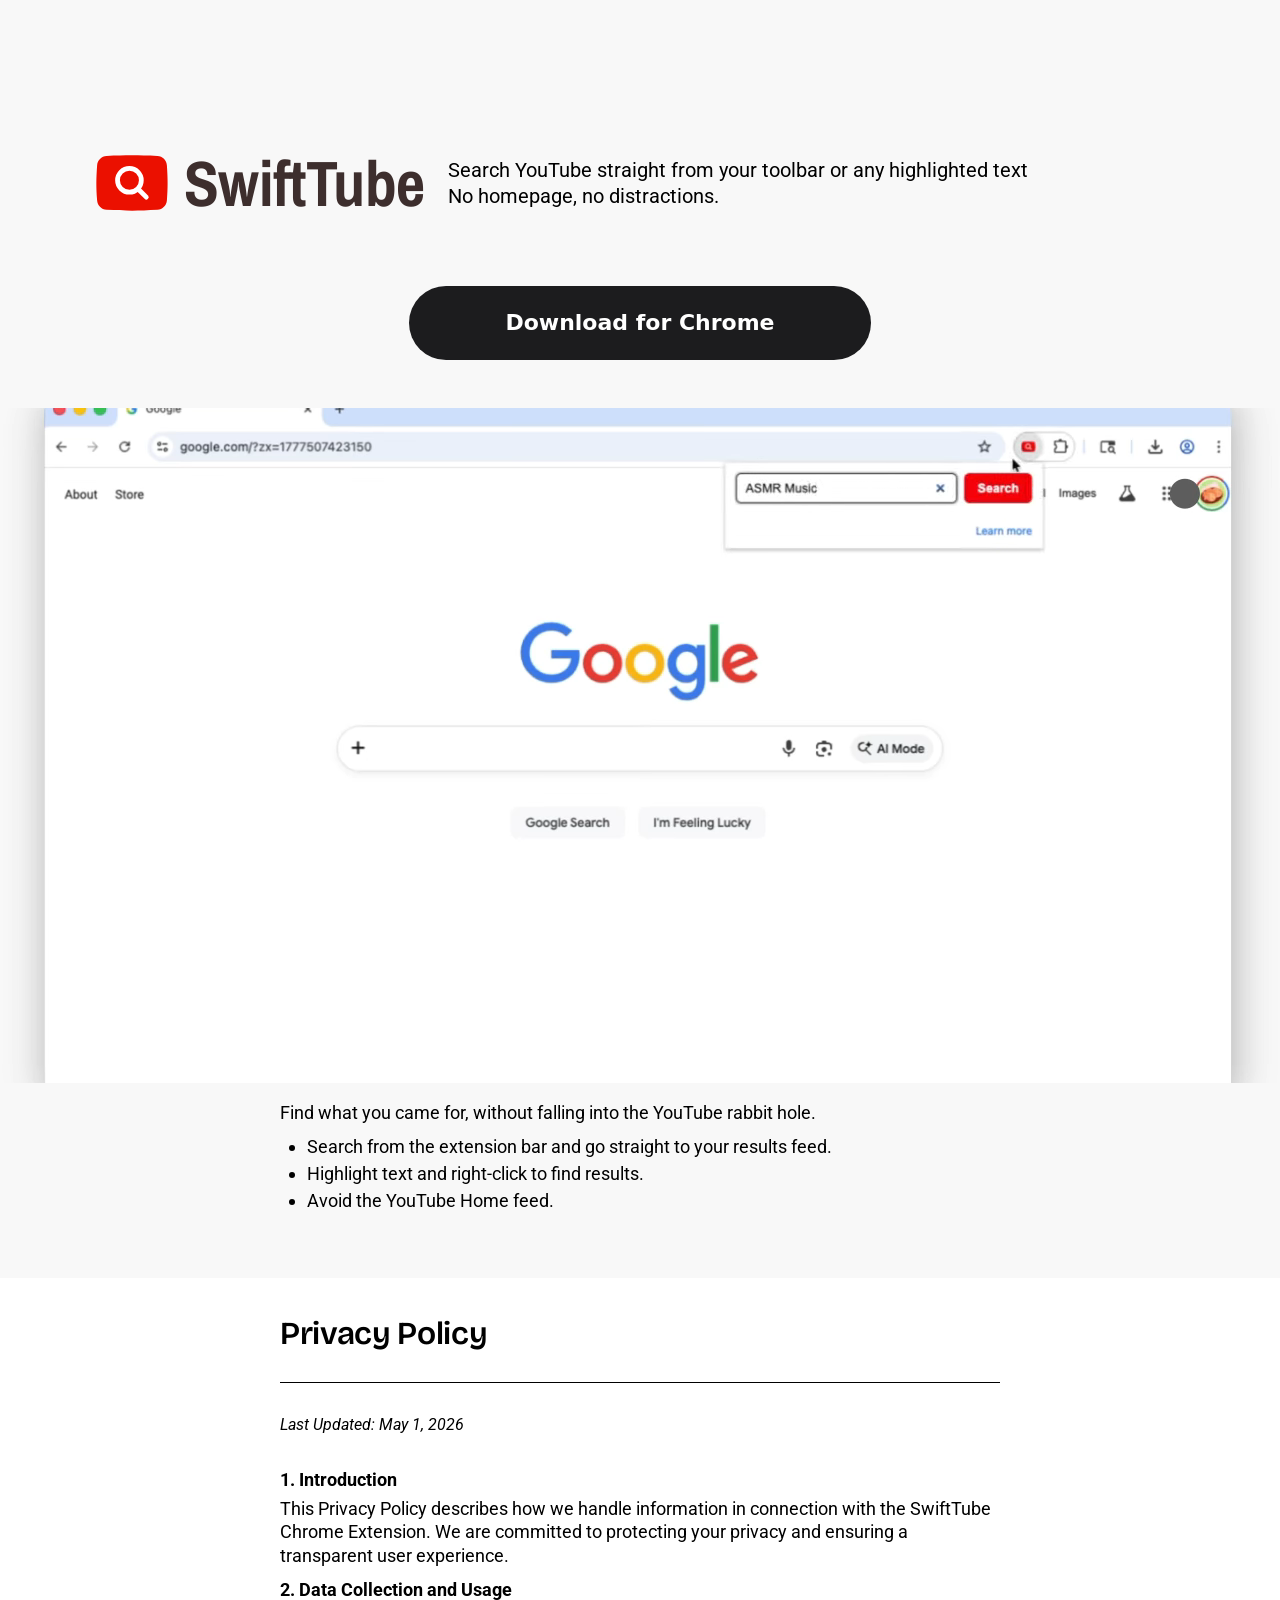
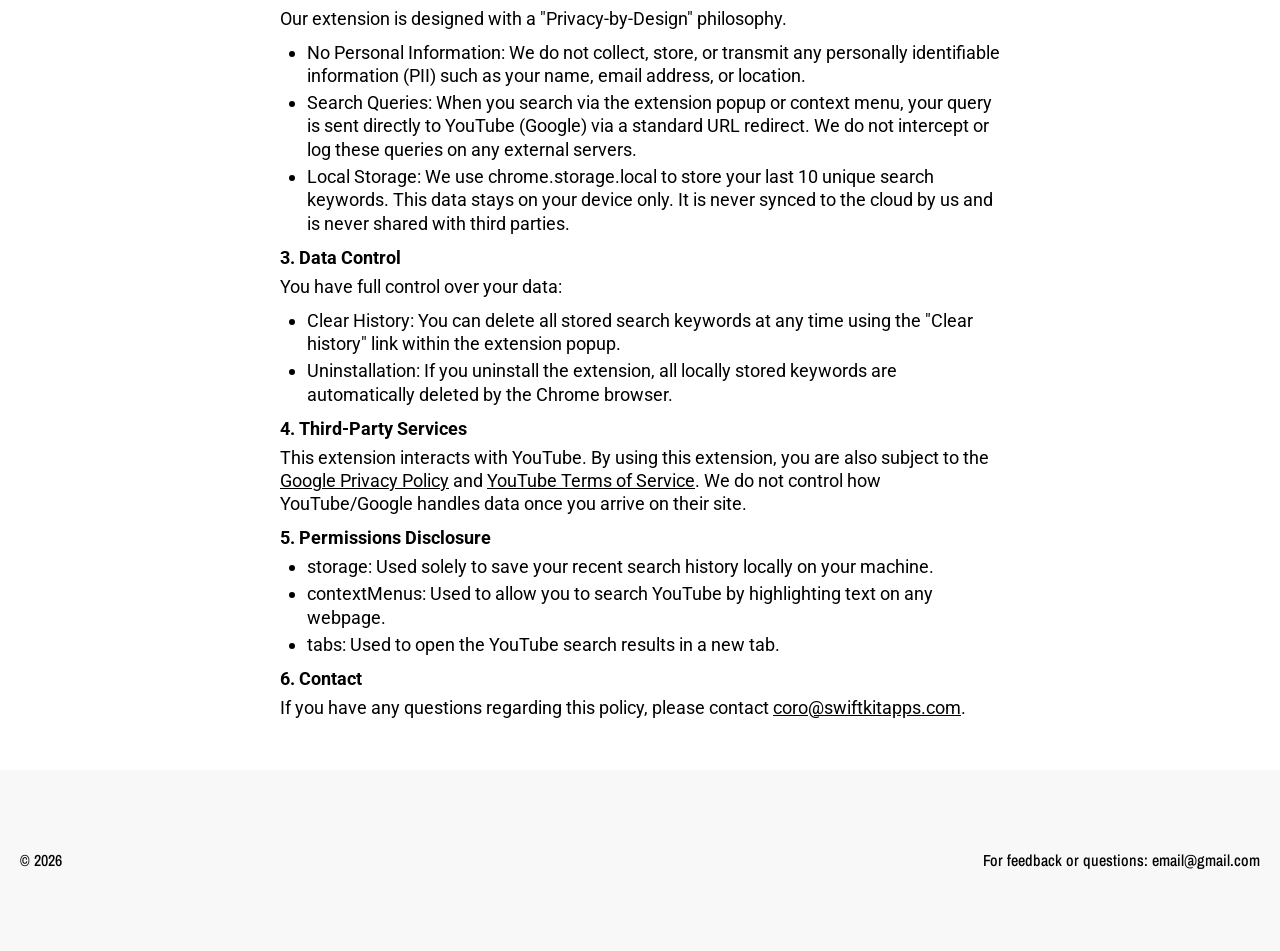
==== index.html @ 0c888178 "Initial release of SwiftTube website Co-Authored-By: Claude Sonnet 4.6 <noreply@anthropic.com>" ====
<!DOCTYPE html>
<html lang="en">
<head>
  <meta charset="UTF-8" />
  <meta name="viewport" content="width=device-width, initial-scale=1.0" />
  <meta name="description" content="SwiftTube — Search YouTube straight from your toolbar or any highlighted text. No homepage, no distractions." />
  <title>SwiftTube — YouTube Search for Chrome</title>
  <link rel="icon" type="image/png" href="icon-128.png" />
  <link rel="stylesheet" href="styles.css" />
</head>
<body>

  <!-- ============ HEADER ============ -->
  <header class="site-header">
    <div class="header-inner">
      <a class="logo" href="index.html" aria-label="SwiftTube home">
        <div class="logo-icon">
          <img src="SVG-SwiftTube.svg" alt="SwiftTube logo" />
        </div>
        <span class="logo-text">SwiftTube</span>
      </a>
      <p class="tagline">
        Search YouTube straight from your toolbar or any highlighted text<br />
        No homepage, no distractions.
      </p>
    </div>
  </header>

  <main>

    <!-- ============ CTA BUTTON ============ -->
    <div class="cta-row">
      <!-- Replace href with your Chrome Web Store URL -->
      <a class="btn-primary" href="#" target="_blank" rel="noopener noreferrer">
        Download for Chrome
      </a>
    </div>

    <!-- ============ HERO SECTION ============ -->
    <section class="hero-section" aria-label="Product demo">
      <div class="hero-media">
        <video autoplay muted loop playsinline>
          <source src="swifttube.webm" type="video/webm" />
          <!-- Fallback message if video is unsupported -->
          Your browser does not support the video tag.
        </video>
      </div>
      <div class="hero-description">
        <div class="hero-description-content">
          <p>Find what you came for, without falling into the YouTube rabbit hole.</p>
          <ul>
            <li>Search from the extension bar and go straight to your results feed.</li>
            <li>Highlight text and right-click to find results.</li>
            <li>Avoid the YouTube Home feed.</li>
          </ul>
        </div>
      </div>
    </section>

    <!-- ============ PRIVACY POLICY SECTION ============ -->
    <section class="privacy-section" aria-labelledby="privacy-heading">
      <div class="privacy-content">

        <h2 class="privacy-title" id="privacy-heading">Privacy Policy</h2>

        <hr class="privacy-divider" />

        <p class="privacy-date">Last Updated: May 1, 2026</p>

        <div class="privacy-body">

          <p class="section-heading">1. Introduction</p>
          <p>This Privacy Policy describes how we handle information in connection with the SwiftTube Chrome Extension. We are committed to protecting your privacy and ensuring a transparent user experience.</p>

          <p class="section-heading">2. Data Collection and Usage</p>
          <p>Our extension is designed with a "Privacy-by-Design" philosophy.</p>
          <ul>
            <li>No Personal Information: We do not collect, store, or transmit any personally identifiable information (PII) such as your name, email address, or location.</li>
            <li>Search Queries: When you search via the extension popup or context menu, your query is sent directly to YouTube (Google) via a standard URL redirect. We do not intercept or log these queries on any external servers.</li>
            <li>Local Storage: We use chrome.storage.local to store your last 10 unique search keywords. This data stays on your device only. It is never synced to the cloud by us and is never shared with third parties.</li>
          </ul>

          <p class="section-heading">3. Data Control</p>
          <p>You have full control over your data:</p>
          <ul>
            <li>Clear History: You can delete all stored search keywords at any time using the "Clear history" link within the extension popup.</li>
            <li>Uninstallation: If you uninstall the extension, all locally stored keywords are automatically deleted by the Chrome browser.</li>
          </ul>

          <p class="section-heading">4. Third-Party Services</p>
          <p>This extension interacts with YouTube. By using this extension, you are also subject to the <a href="https://policies.google.com/privacy" target="_blank" rel="noopener noreferrer">Google Privacy Policy</a> and <a href="https://www.youtube.com/t/terms" target="_blank" rel="noopener noreferrer">YouTube Terms of Service</a>. We do not control how YouTube/Google handles data once you arrive on their site.</p>

          <p class="section-heading">5. Permissions Disclosure</p>
          <ul>
            <li>storage: Used solely to save your recent search history locally on your machine.</li>
            <li>contextMenus: Used to allow you to search YouTube by highlighting text on any webpage.</li>
            <li>tabs: Used to open the YouTube search results in a new tab.</li>
          </ul>

          <p class="section-heading">6. Contact</p>
          <p>If you have any questions regarding this policy, please contact <a href="mailto:coro@swiftkitapps.com">coro@swiftkitapps.com</a>.</p>

        </div>
      </div>
    </section>

  </main>

  <!-- ============ FOOTER ============ -->
  <footer class="site-footer">
    <div class="footer-inner">
      <span class="footer-left">© 2026</span>
      <span class="footer-right">
        <a href="mailto:email@gmail.com">For feedback or questions: email@gmail.com</a>
      </span>
    </div>
  </footer>

</body>
</html>
---- styles.css ----
/* =============================================
   SwiftTube Website — Shared Stylesheet
   Desktop-first, then mobile responsive
   ============================================= */

@import url('https://fonts.googleapis.com/css2?family=Archivo+Narrow:wght@500;700&family=Bricolage+Grotesque:opsz,wght@10..100,600&family=Roboto:ital,wght@0,400;0,700;1,400&display=swap');

/* =============================================
   RESET & BASE
   ============================================= */

*, *::before, *::after {
  box-sizing: border-box;
  margin: 0;
  padding: 0;
}

html {
  scroll-behavior: smooth;
}

body {
  background-color: #f8f8f8;
  color: #000;
  font-family: 'Roboto', sans-serif;
  -webkit-font-smoothing: antialiased;
  -moz-osx-font-smoothing: grayscale;
}

img, video {
  display: block;
  max-width: 100%;
}

a {
  color: inherit;
  text-decoration: underline;
}

/* =============================================
   CSS VARIABLES
   ============================================= */

:root {
  --color-brand:      #3d2e2d;
  --color-text:       #000;
  --color-bg-light:   #f8f8f8;
  --color-bg-white:   #fff;
  --color-btn:        #1c1c1e;
  --color-btn-text:   #fff;

  --max-page-width:    1280px;
  --max-content-width: 720px;
  --padding-x:         96px;
}

/* =============================================
   HEADER
   ============================================= */

.site-header {
  width: 100%;
  max-width: var(--max-page-width);
  margin: 0 auto;
  padding: 144px var(--padding-x) 16px;
  display: flex;
  align-items: flex-end;
}

.header-inner {
  display: flex;
  flex-wrap: wrap;
  align-items: center;
  gap: 24px;
  width: 100%;
}

.logo {
  display: flex;
  align-items: center;
  gap: 16px;
  text-decoration: none;
  flex-shrink: 0;
}

.logo-icon {
  width: 72px;
  height: 78px;
  flex-shrink: 0;
}

.logo-icon img {
  width: 100%;
  height: 100%;
  object-fit: contain;
}

.logo-text {
  font-family: 'Archivo Narrow', sans-serif;
  font-weight: 700;
  font-size: 64px;
  line-height: 1;
  letter-spacing: -0.64px;
  color: var(--color-brand);
  white-space: nowrap;
}

.tagline {
  font-family: 'Roboto', sans-serif;
  font-weight: 400;
  font-size: 20px;
  line-height: 1.3;
  color: #000;
  max-width: 720px;
}

/* =============================================
   CTA ROW
   ============================================= */

.cta-row {
  display: flex;
  justify-content: center;
  padding: 48px var(--padding-x) 0;
  max-width: var(--max-page-width);
  margin: 0 auto;
}

.btn-primary {
  display: inline-flex;
  align-items: center;
  justify-content: center;
  background-color: var(--color-btn);
  color: var(--color-btn-text);
  font-family: system-ui, -apple-system, 'SF Pro Display', sans-serif;
  font-size: 22px;
  font-weight: 600;
  line-height: 26px;
  text-decoration: none;
  padding: 24px 96px;
  border-radius: 999px;
  white-space: nowrap;
  transition: opacity 0.2s ease;
  cursor: pointer;
}

.btn-primary:hover {
  opacity: 0.8;
}

/* =============================================
   HERO SECTION
   ============================================= */

.hero-section {
  background-color: var(--color-bg-light);
  width: 100%;
  margin-top: 48px;
}

.hero-media {
  width: 100%;
  height: 675px;
  overflow: hidden;
  background-color: #7f7f7f;
}

.hero-media video {
  width: 100%;
  height: 100%;
  object-fit: cover;
}

.hero-description {
  padding: 16px 200px 64px;
  display: flex;
  justify-content: center;
}

.hero-description-content {
  width: 100%;
  max-width: var(--max-content-width);
  font-family: 'Roboto', sans-serif;
  font-size: 18px;
  line-height: 1.5;
  color: #000;
}

.hero-description-content p {
  margin-bottom: 0.4em;
}

.hero-description-content ul {
  list-style: disc;
  padding-left: 27px;
}

.hero-description-content li {
  line-height: 1.5;
}

/* =============================================
   PRIVACY SECTION
   ============================================= */

.privacy-section {
  background-color: var(--color-bg-white);
  padding: 40px var(--padding-x);
  display: flex;
  flex-direction: column;
  align-items: center;
}

.privacy-content {
  width: 100%;
  max-width: var(--max-content-width);
  display: flex;
  flex-direction: column;
  gap: 32px;
}

.privacy-title {
  font-family: 'Bricolage Grotesque', sans-serif;
  font-weight: 600;
  font-size: 32px;
  line-height: 1;
  letter-spacing: -0.32px;
  color: #000;
  font-optical-sizing: auto;
}

.privacy-divider {
  border: none;
  border-top: 1px solid #000;
  width: 100%;
  margin: 0;
}

.privacy-date {
  font-family: 'Roboto', sans-serif;
  font-style: italic;
  font-size: 16px;
  line-height: 1.3;
  color: #000;
}

.privacy-body {
  font-family: 'Roboto', sans-serif;
  font-size: 18px;
  line-height: 1.3;
  color: #000;
}

.privacy-body p {
  margin-bottom: 0.6em;
  white-space: pre-wrap;
}

.privacy-body .section-heading {
  font-weight: 700;
  margin-bottom: 0.3em;
}

.privacy-body ul,
.privacy-body ol {
  padding-left: 27px;
  margin-bottom: 0.6em;
}

.privacy-body ul {
  list-style: disc;
}

.privacy-body ol {
  list-style: decimal;
}

.privacy-body li {
  line-height: 1.3;
  margin-bottom: 0.2em;
}

.privacy-body a {
  color: #000;
  text-decoration: underline;
}

/* =============================================
   FOOTER
   ============================================= */

.site-footer {
  background-color: var(--color-bg-light);
  padding: 80px 20px;
}

.footer-inner {
  display: flex;
  align-items: center;
  gap: 80px;
  max-width: 1800px;
  margin: 0 auto;
  font-family: 'Archivo Narrow', sans-serif;
  font-weight: 500;
  font-size: 16px;
  line-height: 1.3;
  color: #000;
}

.footer-left {
  flex: 1;
}

.footer-right {
  flex: 1;
  text-align: right;
}

.footer-right a {
  color: #000;
  text-decoration: none;
}

.footer-right a:hover {
  text-decoration: underline;
}

/* =============================================
   RESPONSIVE — TABLET (≤ 900px)
   ============================================= */

@media (max-width: 900px) {
  :root {
    --padding-x: 48px;
  }

  .logo-text {
    font-size: 48px;
  }

  .tagline {
    font-size: 18px;
    max-width: 100%;
  }

  .hero-media {
    height: 480px;
  }

  .hero-description {
    padding: 16px 80px 48px;
  }

  .btn-primary {
    font-size: 20px;
    padding: 20px 64px;
  }
}

/* =============================================
   RESPONSIVE — MOBILE (≤ 640px)
   ============================================= */

@media (max-width: 640px) {
  :root {
    --padding-x: 24px;
  }

  .site-header {
    padding-top: 48px;
    padding-bottom: 24px;
  }

  .header-inner {
    flex-direction: column;
    align-items: flex-start;
    gap: 16px;
  }

  .logo-icon {
    width: 48px;
    height: 52px;
  }

  .logo-text {
    font-size: 36px;
    letter-spacing: -0.36px;
  }

  .tagline {
    font-size: 16px;
    max-width: 100%;
  }

  .cta-row {
    padding-top: 32px;
  }

  .btn-primary {
    font-size: 18px;
    padding: 16px 40px;
    width: 100%;
    border-radius: 999px;
  }

  .hero-section {
    margin-top: 32px;
  }

  .hero-media {
    height: auto;
    min-height: 220px;
    max-height: 60vw;
  }

  .hero-media video {
    object-fit: contain;
    background-color: #000;
  }

  .hero-description {
    padding: 16px var(--padding-x) 40px;
  }

  .hero-description-content {
    font-size: 16px;
  }

  .privacy-section {
    padding: 40px var(--padding-x);
  }

  .privacy-title {
    font-size: 24px;
  }

  .privacy-body {
    font-size: 16px;
  }

  .site-footer {
    padding: 40px 20px;
  }

  .footer-inner {
    flex-direction: column;
    gap: 12px;
    text-align: center;
  }

  .footer-left,
  .footer-right {
    text-align: center;
    flex: none;
  }
}
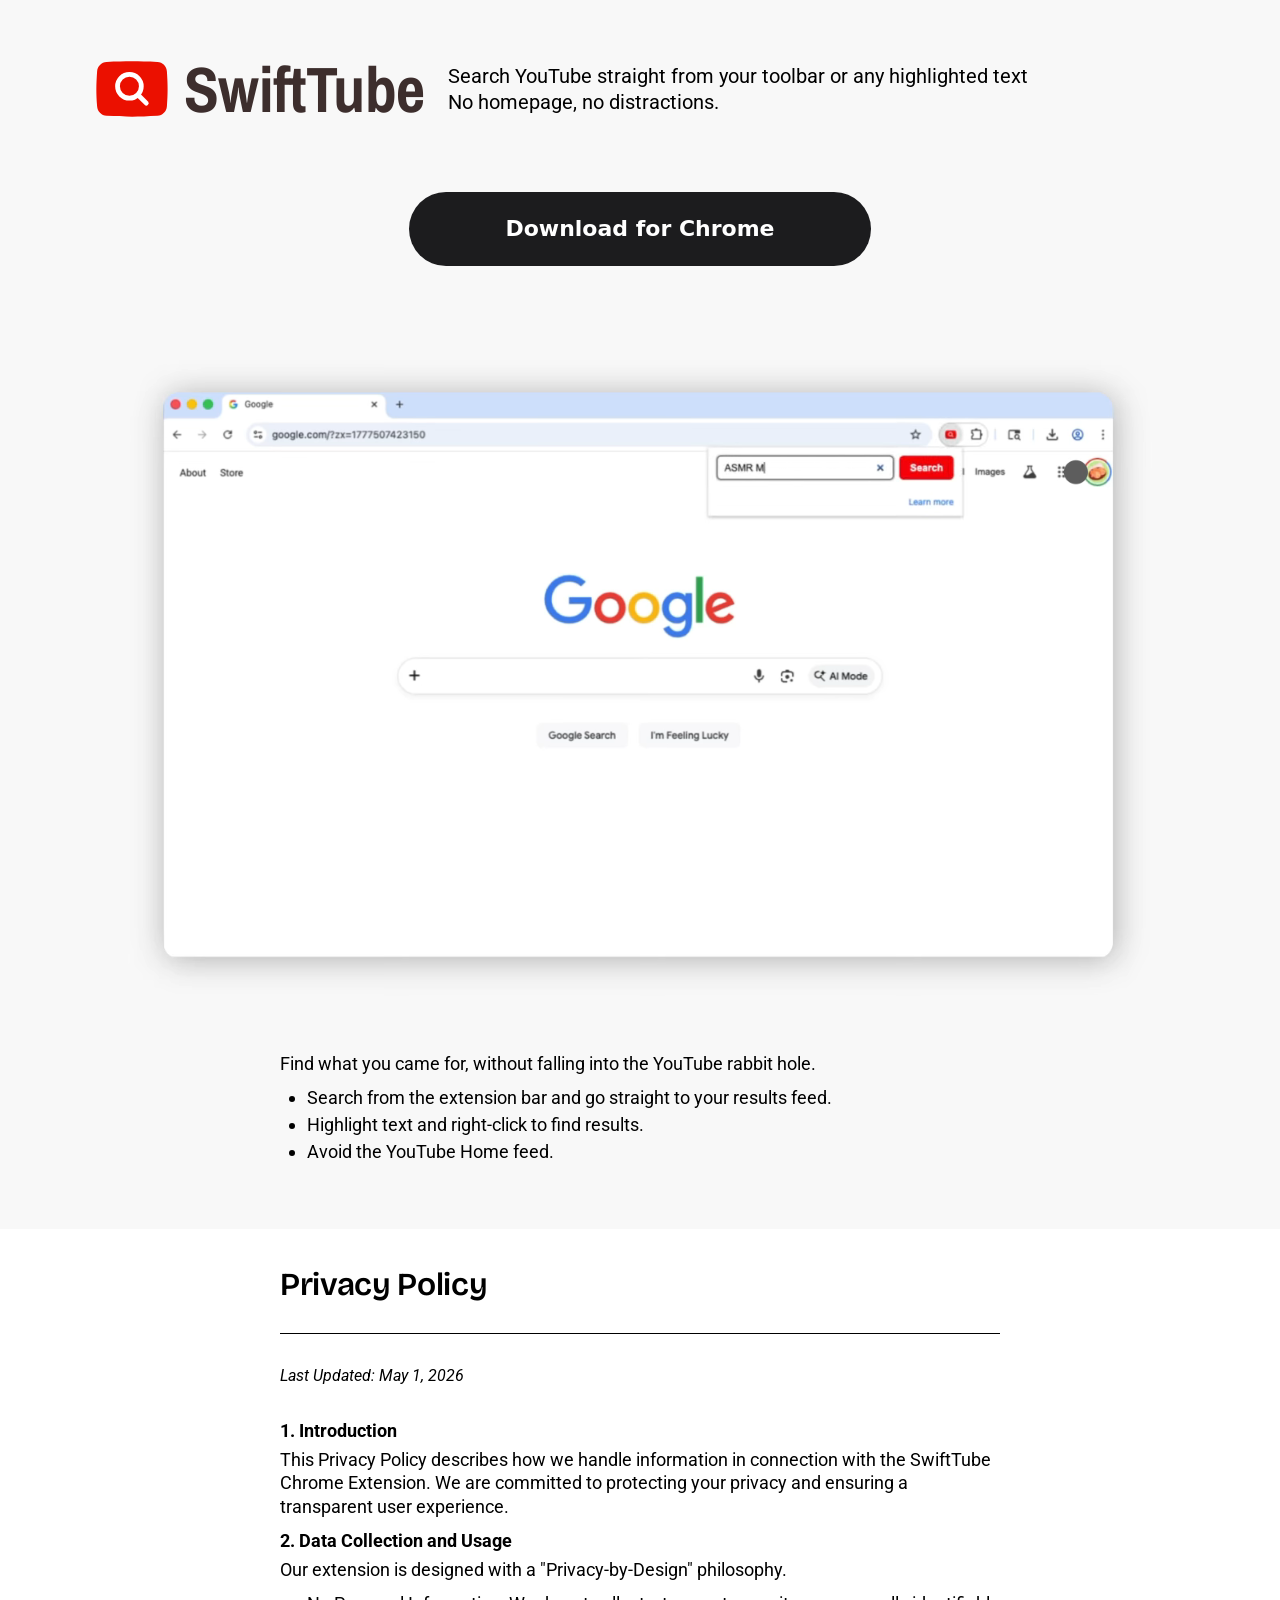
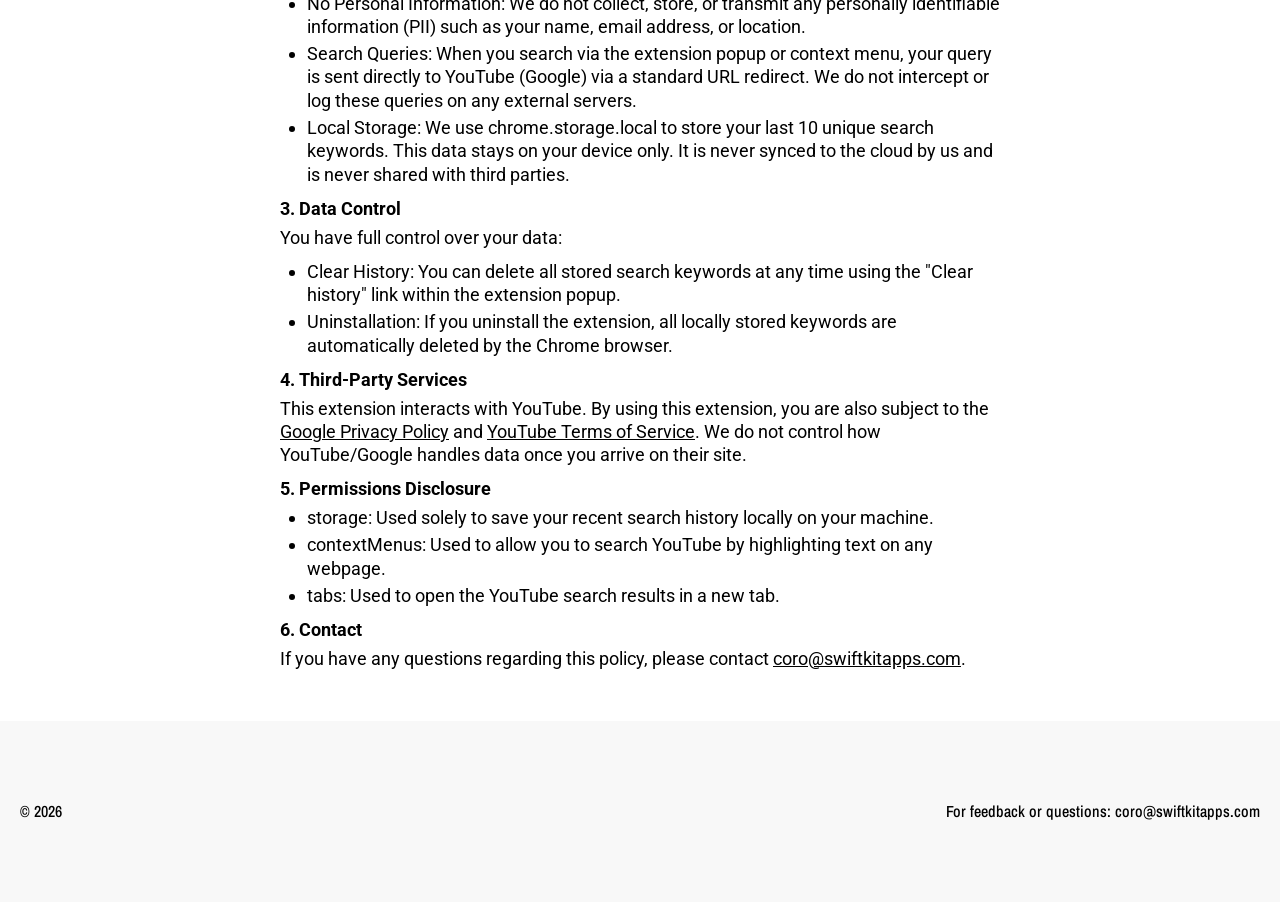
==== commit 4fc6ea09: "Update hero layout, footer email, and CTA link - Reduce header height to ~144px - Match video backdr" ====
--- a/index.html
+++ b/index.html
@@ -31,7 +31,7 @@
     <!-- ============ CTA BUTTON ============ -->
     <div class="cta-row">
       <!-- Replace href with your Chrome Web Store URL -->
-      <a class="btn-primary" href="#" target="_blank" rel="noopener noreferrer">
+      <a class="btn-primary" href="https://chromewebstore.google.com/" target="_blank" rel="noopener noreferrer">
         Download for Chrome
       </a>
     </div>
@@ -111,7 +111,7 @@
     <div class="footer-inner">
       <span class="footer-left">© 2026</span>
       <span class="footer-right">
-        <a href="mailto:email@gmail.com">For feedback or questions: email@gmail.com</a>
+        <a href="mailto:coro@swiftkitapps.com">For feedback or questions: coro@swiftkitapps.com</a>
       </span>
     </div>
   </footer>
--- a/styles.css
+++ b/styles.css
@@ -62,7 +62,7 @@
   width: 100%;
   max-width: var(--max-page-width);
   margin: 0 auto;
-  padding: 144px var(--padding-x) 16px;
+  padding: 50px var(--padding-x) 16px;
   display: flex;
   align-items: flex-end;
 }
@@ -160,15 +160,16 @@
 
 .hero-media {
   width: 100%;
-  height: 675px;
   overflow: hidden;
-  background-color: #7f7f7f;
+  background-color: var(--color-bg-light);
 }
 
 .hero-media video {
   width: 100%;
-  height: 100%;
-  object-fit: cover;
+  height: auto;
+  max-height: 720px;
+  object-fit: contain;
+  display: block;
 }
 
 .hero-description {
@@ -343,10 +344,6 @@
     max-width: 100%;
   }
 
-  .hero-media {
-    height: 480px;
-  }
-
   .hero-description {
     padding: 16px 80px 48px;
   }
@@ -407,15 +404,8 @@
     margin-top: 32px;
   }
 
-  .hero-media {
-    height: auto;
-    min-height: 220px;
+  .hero-media video {
     max-height: 60vw;
-  }
-
-  .hero-media video {
-    object-fit: contain;
-    background-color: #000;
   }
 
   .hero-description {
